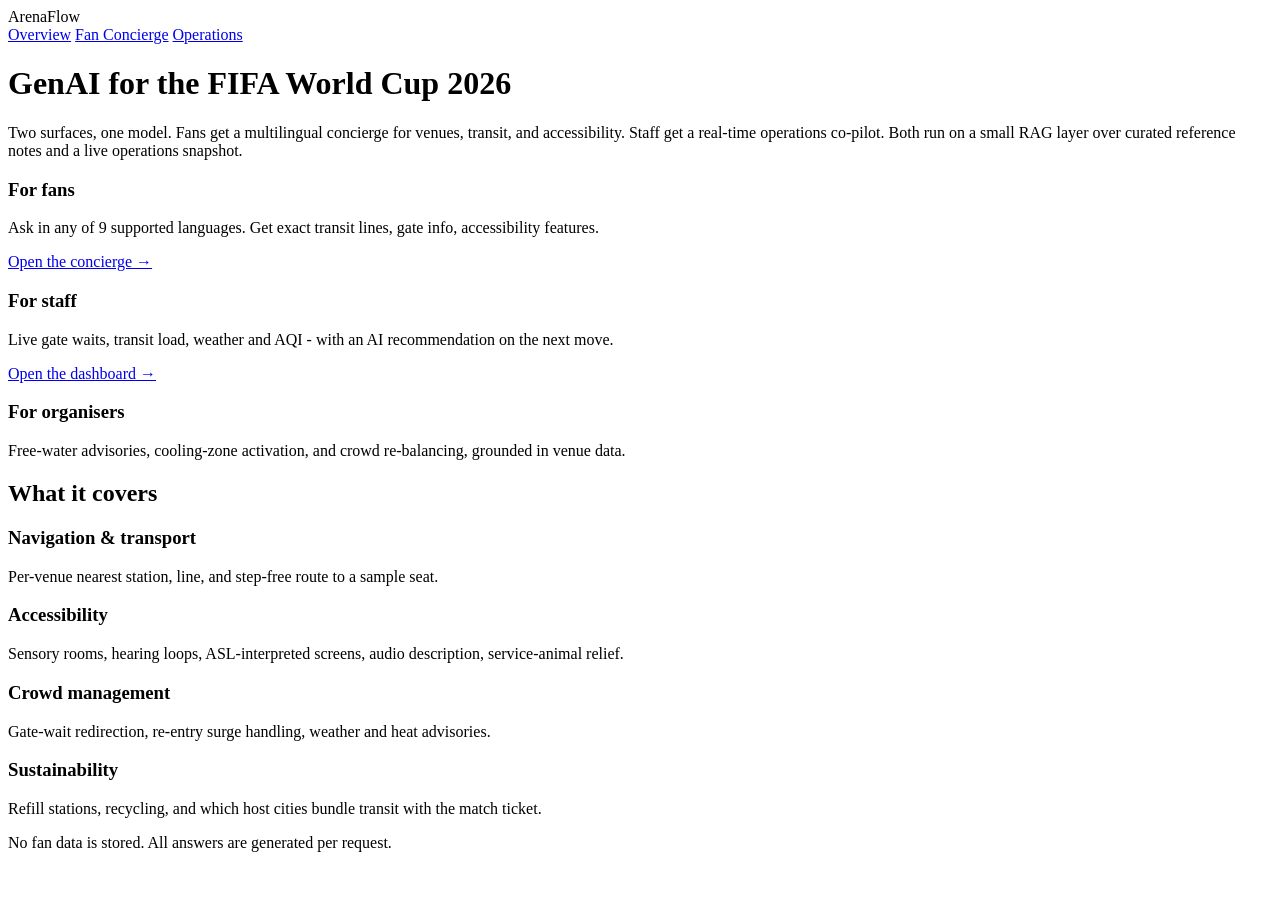
==== arenaflow/static/index.html @ c4994bac "ArenaFlow: robust async RAG concierge + ops co-pilot" ====
<!doctype html>
<html lang="en">
<head>
<meta charset="utf-8" />
<meta name="viewport" content="width=device-width, initial-scale=1" />
<link rel="preconnect" href="https://fonts.googleapis.com">
<link rel="preconnect" href="https://fonts.gstatic.com" crossorigin>
<link href="https://fonts.googleapis.com/css2?family=DM+Sans:wght@300;400;500&family=Grenze+Gotisch&display=swap" rel="stylesheet">
<title>ArenaFlow - FIFA World Cup 2026</title>
<link rel="stylesheet" href="/static/css/app.css" />
</head>
<body>
<header class="top">
    <div class="brand"><span class="dot"></span>ArenaFlow</div>
    <nav class="tabs" aria-label="Primary">
        <a href="/" class="active">Overview</a>
        <a href="/fan">Fan Concierge</a>
        <a href="/ops">Operations</a>
    </nav>
</header>

<main class="wrap">
    <h1>GenAI for the FIFA World Cup 2026</h1>
    <p class="lead">
        Two surfaces, one model. Fans get a multilingual concierge for venues, transit, and accessibility.
        Staff get a real-time operations co-pilot. Both run on a small RAG layer over curated reference notes
        and a live operations snapshot.
    </p>

    <div class="grid cols-3">
        <div class="card">
            <h3>For fans</h3>
            <p>Ask in any of 9 supported languages. Get exact transit lines, gate info, accessibility features.</p>
            <a href="/fan">Open the concierge &rarr;</a>
        </div>
        <div class="card">
            <h3>For staff</h3>
            <p>Live gate waits, transit load, weather and AQI - with an AI recommendation on the next move.</p>
            <a href="/ops">Open the dashboard &rarr;</a>
        </div>
        <div class="card">
            <h3>For organisers</h3>
            <p>Free-water advisories, cooling-zone activation, and crowd re-balancing, grounded in venue data.</p>
        </div>
    </div>

    <h2>What it covers</h2>
    <div class="grid cols-2">
        <div class="card">
            <h3>Navigation & transport</h3>
            <p>Per-venue nearest station, line, and step-free route to a sample seat.</p>
        </div>
        <div class="card">
            <h3>Accessibility</h3>
            <p>Sensory rooms, hearing loops, ASL-interpreted screens, audio description, service-animal relief.</p>
        </div>
        <div class="card">
            <h3>Crowd management</h3>
            <p>Gate-wait redirection, re-entry surge handling, weather and heat advisories.</p>
        </div>
        <div class="card">
            <h3>Sustainability</h3>
            <p>Refill stations, recycling, and which host cities bundle transit with the match ticket.</p>
        </div>
    </div>

    <footer class="foot">No fan data is stored. All answers are generated per request.</footer>
</main>
</body>
</html>
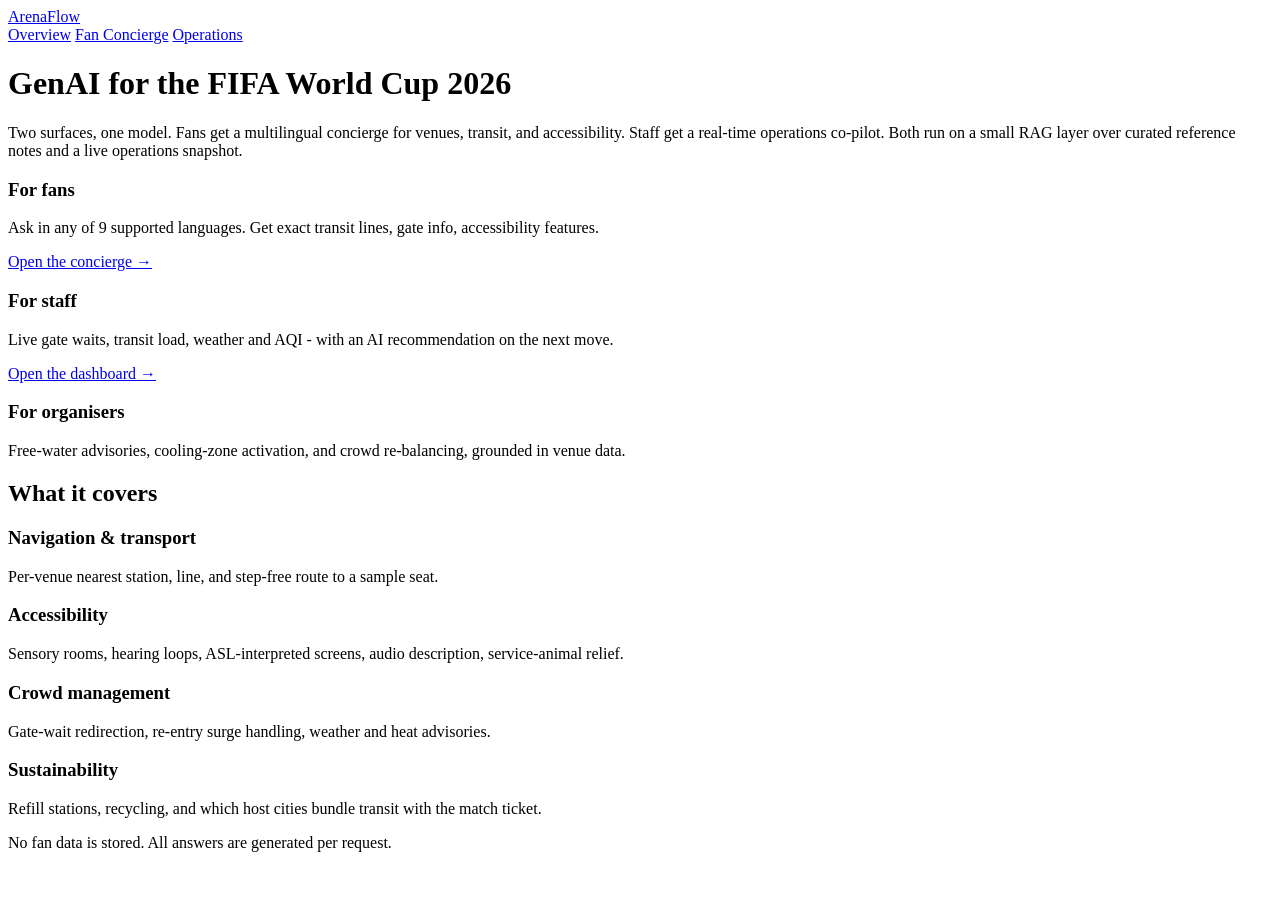
==== commit 30457937: "feat: wire live transit signal seam; set lang attr; normalize hints" ====
--- a/arenaflow/static/index.html
+++ b/arenaflow/static/index.html
@@ -11,7 +11,7 @@
 </head>
 <body>
 <header class="top">
-    <div class="brand"><span class="dot"></span>ArenaFlow</div>
+    <a href="/" class="brand"><span class="dot"></span>ArenaFlow</a>
     <nav class="tabs" aria-label="Primary">
         <a href="/" class="active">Overview</a>
         <a href="/fan">Fan Concierge</a>
